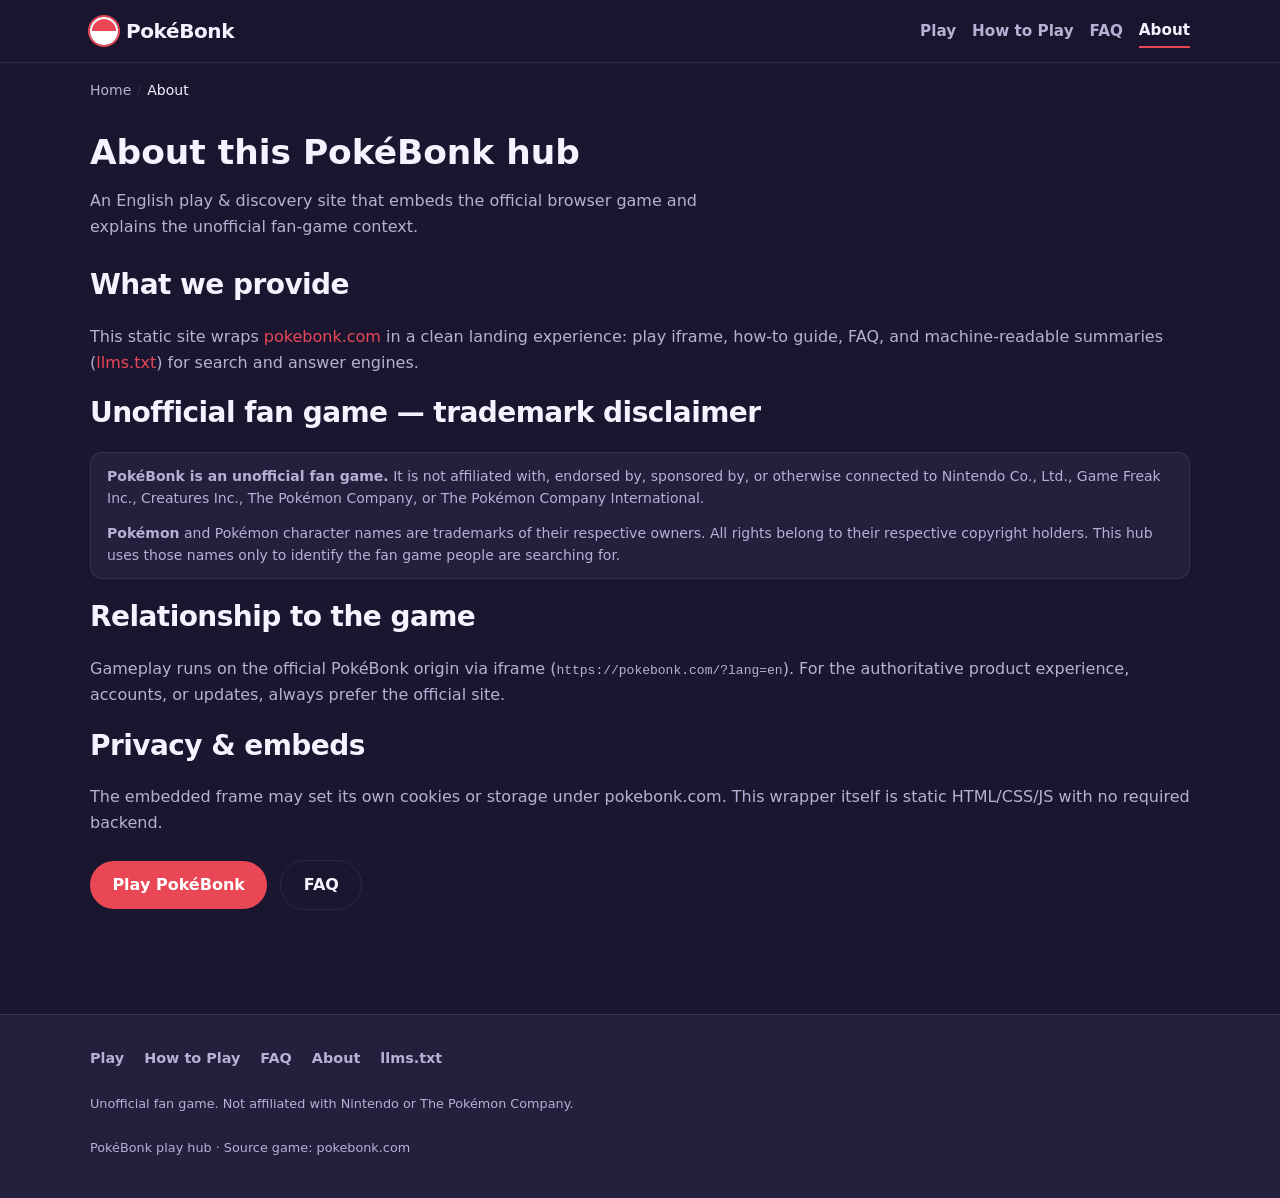
==== about.html @ e0fcbf31 "Initial PokéBonk SEO/GEO static play hub Multi-page HTML+CSS+JS wrapper embedding pokebonk.com ifram" ====
<!DOCTYPE html>
<html lang="en">
<head>
  <meta charset="UTF-8" />
  <meta name="viewport" content="width=device-width, initial-scale=1.0, viewport-fit=cover" />
  <meta name="theme-color" content="#1a1630" />
  <!-- TODO: replace with gefei copy -->
  <title>About PokéBonk — Fan Game Disclaimer &amp; This Hub</title>
  <meta name="description" content="About this PokéBonk play hub: unofficial fan-game disclaimer, relationship to pokebonk.com, Nintendo/Pokémon trademarks, and contact intent." />
  <meta name="robots" content="index, follow, max-image-preview:large" />
  <link rel="canonical" href="https://hwlvipone.github.io/pokebonk/about.html" data-path="/about.html" />
  <meta property="og:type" content="article" />
  <meta property="og:site_name" content="PokéBonk" />
  <meta property="og:title" content="About PokéBonk — Fan Game Disclaimer &amp; This Hub" />
  <meta property="og:description" content="Unofficial fan-game status, trademark notice, and what this SEO play hub provides." />
  <meta property="og:url" content="https://hwlvipone.github.io/pokebonk/about.html" data-path="/about.html" />
  <meta property="og:image" content="https://hwlvipone.github.io/pokebonk/assets/og-card.jpg" />
  <meta property="og:locale" content="en_US" />
  <meta name="twitter:card" content="summary_large_image" />
  <meta name="twitter:title" content="About PokéBonk" />
  <meta name="twitter:description" content="Fan-game disclaimer and information about this play hub." />
  <meta name="twitter:image" content="https://hwlvipone.github.io/pokebonk/assets/og-card.jpg" />
  <link rel="stylesheet" href="css/styles.css" />
  <script src="js/site.config.js" defer></script>
  <script src="js/main.js" defer></script>
  <script type="application/ld+json">
  {
    "@context": "https://schema.org",
    "@type": "BreadcrumbList",
    "itemListElement": [
      { "@type": "ListItem", "position": 1, "name": "Home", "item": "https://hwlvipone.github.io/pokebonk/" },
      { "@type": "ListItem", "position": 2, "name": "About", "item": "https://hwlvipone.github.io/pokebonk/about.html" }
    ]
  }
  </script>
</head>
<body>
  <a class="skip-link" href="#main">Skip to main content</a>
  <header class="site-header">
    <div class="container header-inner">
      <a class="logo" href="index.html"><span class="logo-ball" aria-hidden="true"></span> PokéBonk</a>
      <nav class="nav" aria-label="Primary">
        <a href="index.html">Play</a>
        <a href="how-to-play.html">How to Play</a>
        <a href="faq.html">FAQ</a>
        <a href="about.html">About</a>
      </nav>
    </div>
  </header>

  <main id="main" class="container">
    <nav class="breadcrumb" aria-label="Breadcrumb">
      <ol>
        <li><a href="index.html">Home</a></li>
        <li><span aria-current="page">About</span></li>
      </ol>
    </nav>

    <header class="page-hero">
      <!-- TODO: replace with gefei copy -->
      <h1>About this PokéBonk hub</h1>
      <p class="lede">An English play &amp; discovery site that embeds the official browser game and explains the unofficial fan-game context.</p>
    </header>

    <section class="section" style="padding-top:1rem;border:0">
      <h2>What we provide</h2>
      <p>This static site wraps <a href="https://pokebonk.com/?lang=en" rel="noopener noreferrer">pokebonk.com</a> in a clean landing experience: play iframe, how-to guide, FAQ, and machine-readable summaries (<a href="llms.txt">llms.txt</a>) for search and answer engines.</p>

      <h2>Unofficial fan game — trademark disclaimer</h2>
      <div class="disclaimer-banner" role="note" style="margin:1rem 0;max-width:none">
        <p style="margin:0"><strong>PokéBonk is an unofficial fan game.</strong> It is not affiliated with, endorsed by, sponsored by, or otherwise connected to Nintendo Co., Ltd., Game Freak Inc., Creatures Inc., The Pokémon Company, or The Pokémon Company International.</p>
        <p style="margin:0.75rem 0 0"><strong>Pokémon</strong> and Pokémon character names are trademarks of their respective owners. All rights belong to their respective copyright holders. This hub uses those names only to identify the fan game people are searching for.</p>
      </div>

      <h2>Relationship to the game</h2>
      <p>Gameplay runs on the official PokéBonk origin via iframe (<code>https://pokebonk.com/?lang=en</code>). For the authoritative product experience, accounts, or updates, always prefer the official site.</p>

      <h2>Privacy &amp; embeds</h2>
      <p>The embedded frame may set its own cookies or storage under pokebonk.com. This wrapper itself is static HTML/CSS/JS with no required backend.</p>

      <p style="margin-top:1.5rem">
        <a class="btn btn-primary" href="index.html#play">Play PokéBonk</a>
        <a class="btn btn-ghost" href="faq.html" style="margin-left:0.5rem">FAQ</a>
      </p>
    </section>
  </main>

  <footer class="site-footer">
    <div class="container footer-inner">
      <nav class="footer-nav" aria-label="Footer">
        <a href="index.html">Play</a>
        <a href="how-to-play.html">How to Play</a>
        <a href="faq.html">FAQ</a>
        <a href="about.html">About</a>
        <a href="llms.txt">llms.txt</a>
      </nav>
      <p class="footer-disclaimer">Unofficial fan game. Not affiliated with Nintendo or The Pokémon Company.</p>
      <p class="footer-meta">PokéBonk play hub · Source game: pokebonk.com</p>
    </div>
  </footer>
</body>
</html>
---- css/styles.css ----
/* PokéBonk SEO wrapper — dark purple game landing */
:root {
  --bg: #1a1630;
  --bg-elevated: #241f3d;
  --bg-card: #2a2448;
  --accent: #e94756;
  --accent-hover: #ff5a68;
  --text: #f5f3ff;
  --text-muted: #b8b0d4;
  --border: rgba(255, 255, 255, 0.08);
  --focus: #ffd166;
  --radius: 12px;
  --max: 1100px;
  --font: system-ui, -apple-system, "Segoe UI", Roboto, Ubuntu, Cantarell, "Noto Sans", sans-serif;
}

*, *::before, *::after { box-sizing: border-box; }

html { scroll-behavior: smooth; }

body {
  margin: 0;
  font-family: var(--font);
  background: var(--bg);
  color: var(--text);
  line-height: 1.6;
  min-height: 100vh;
}

img { max-width: 100%; height: auto; display: block; }

a {
  color: var(--accent);
  text-decoration: none;
}
a:hover { color: var(--accent-hover); text-decoration: underline; }

:focus-visible {
  outline: 3px solid var(--focus);
  outline-offset: 3px;
}

.skip-link {
  position: absolute;
  left: -9999px;
  top: 0;
  background: var(--accent);
  color: #fff;
  padding: 0.75rem 1.25rem;
  z-index: 1000;
  border-radius: 0 0 var(--radius) 0;
  font-weight: 700;
}
.skip-link:focus {
  left: 0;
}

.container {
  width: min(100% - 2rem, var(--max));
  margin-inline: auto;
}

/* Header / nav */
.site-header {
  background: rgba(26, 22, 48, 0.92);
  border-bottom: 1px solid var(--border);
  position: sticky;
  top: 0;
  z-index: 100;
  backdrop-filter: blur(10px);
}

.header-inner {
  display: flex;
  align-items: center;
  justify-content: space-between;
  gap: 1rem;
  padding: 0.85rem 0;
  flex-wrap: wrap;
}

.logo {
  display: inline-flex;
  align-items: center;
  gap: 0.5rem;
  font-weight: 800;
  font-size: 1.25rem;
  color: var(--text);
  text-decoration: none;
  letter-spacing: -0.02em;
}
.logo:hover { color: var(--text); text-decoration: none; }
.logo-ball {
  width: 28px;
  height: 28px;
  border-radius: 50%;
  background: linear-gradient(180deg, var(--accent) 50%, #fff 50%);
  border: 2px solid #fff;
  box-shadow: 0 0 0 2px var(--accent);
  flex-shrink: 0;
}

.nav {
  display: flex;
  flex-wrap: wrap;
  gap: 0.35rem 1rem;
  align-items: center;
}
.nav a {
  color: var(--text-muted);
  font-weight: 600;
  font-size: 0.95rem;
  text-decoration: none;
  padding: 0.25rem 0;
}
.nav a:hover,
.nav a[aria-current="page"] {
  color: var(--text);
}
.nav a[aria-current="page"] {
  border-bottom: 2px solid var(--accent);
}

.btn {
  display: inline-flex;
  align-items: center;
  justify-content: center;
  gap: 0.4rem;
  padding: 0.7rem 1.4rem;
  border-radius: 28px;
  font-weight: 700;
  font-size: 1rem;
  border: none;
  cursor: pointer;
  text-decoration: none;
  transition: background 0.15s, transform 0.1s;
}
.btn:hover { text-decoration: none; transform: translateY(-1px); }
.btn-primary {
  background: var(--accent);
  color: #fff;
}
.btn-primary:hover {
  background: var(--accent-hover);
  color: #fff;
}
.btn-ghost {
  background: transparent;
  color: var(--text);
  border: 1px solid var(--border);
}
.btn-ghost:hover {
  border-color: var(--accent);
  color: var(--accent);
}

/* Hero */
.hero {
  padding: 2.5rem 0 1.5rem;
  text-align: center;
}
.hero h1 {
  margin: 0 0 0.75rem;
  font-size: clamp(1.75rem, 4vw, 2.5rem);
  letter-spacing: -0.03em;
  line-height: 1.2;
}
.hero .lede {
  margin: 0 auto 1.5rem;
  max-width: 42rem;
  color: var(--text-muted);
  font-size: 1.1rem;
}
.hero-cta {
  display: flex;
  flex-wrap: wrap;
  gap: 0.75rem;
  justify-content: center;
  margin-bottom: 1.5rem;
}
.disclaimer-banner {
  background: var(--bg-elevated);
  border: 1px solid var(--border);
  border-radius: var(--radius);
  padding: 0.75rem 1rem;
  font-size: 0.875rem;
  color: var(--text-muted);
  max-width: 48rem;
  margin: 0 auto 1.5rem;
}

/* Play iframe */
.play-section {
  padding: 0 0 2rem;
}
.play-frame-wrap {
  position: relative;
  width: 100%;
  height: clamp(420px, 78vh, 900px);
  border-radius: var(--radius);
  overflow: hidden;
  border: 1px solid var(--border);
  background: #0d0a1a;
  box-shadow: 0 20px 60px rgba(0, 0, 0, 0.45);
}
.play-frame-wrap iframe {
  position: absolute;
  inset: 0;
  width: 100%;
  height: 100%;
  border: 0;
  background: #1a1630;
}
.play-toolbar {
  display: flex;
  flex-wrap: wrap;
  gap: 0.75rem;
  justify-content: space-between;
  align-items: center;
  margin-top: 0.75rem;
  font-size: 0.9rem;
  color: var(--text-muted);
}

/* Content sections */
.section {
  padding: 2.5rem 0;
}
.section + .section {
  border-top: 1px solid var(--border);
}
.section h2 {
  margin: 0 0 1rem;
  font-size: clamp(1.35rem, 3vw, 1.75rem);
  letter-spacing: -0.02em;
}
.section h3 {
  margin: 1.5rem 0 0.5rem;
  font-size: 1.15rem;
}
.section p,
.section li {
  color: var(--text-muted);
}
.section ul {
  padding-left: 1.25rem;
}
.section li { margin-bottom: 0.4rem; }

.card-grid {
  display: grid;
  grid-template-columns: repeat(auto-fit, minmax(240px, 1fr));
  gap: 1rem;
  margin-top: 1.25rem;
}
.card {
  background: var(--bg-card);
  border: 1px solid var(--border);
  border-radius: var(--radius);
  padding: 1.25rem;
}
.card h3 {
  margin: 0 0 0.5rem;
  color: var(--text);
  font-size: 1.05rem;
}
.card p {
  margin: 0;
  font-size: 0.95rem;
}

/* FAQ */
.faq-list {
  display: flex;
  flex-direction: column;
  gap: 0.75rem;
}
.faq-item {
  background: var(--bg-elevated);
  border: 1px solid var(--border);
  border-radius: var(--radius);
  padding: 1rem 1.25rem;
}
.faq-item h3,
.faq-item h2 {
  margin: 0 0 0.4rem;
  font-size: 1.05rem;
  color: var(--text);
}
.faq-item p {
  margin: 0;
  font-size: 0.95rem;
}

/* Breadcrumb */
.breadcrumb {
  padding: 1rem 0 0;
  font-size: 0.875rem;
  color: var(--text-muted);
}
.breadcrumb ol {
  list-style: none;
  margin: 0;
  padding: 0;
  display: flex;
  flex-wrap: wrap;
  gap: 0.35rem;
}
.breadcrumb li:not(:last-child)::after {
  content: "/";
  margin-left: 0.35rem;
  color: var(--border);
}
.breadcrumb a { color: var(--text-muted); }
.breadcrumb [aria-current="page"] { color: var(--text); }

.page-hero {
  padding: 1.5rem 0 0.5rem;
}
.page-hero h1 {
  margin: 0 0 0.5rem;
  font-size: clamp(1.6rem, 3.5vw, 2.15rem);
}
.page-hero .lede {
  margin: 0;
  color: var(--text-muted);
  max-width: 40rem;
}

/* Footer */
.site-footer {
  margin-top: 3rem;
  border-top: 1px solid var(--border);
  background: var(--bg-elevated);
  padding: 2rem 0 2.5rem;
}
.footer-inner {
  display: grid;
  gap: 1.5rem;
}
.footer-nav {
  display: flex;
  flex-wrap: wrap;
  gap: 0.5rem 1.25rem;
}
.footer-nav a {
  color: var(--text-muted);
  font-weight: 600;
  font-size: 0.9rem;
}
.footer-disclaimer {
  font-size: 0.8rem;
  color: var(--text-muted);
  max-width: 52rem;
  margin: 0;
}
.footer-meta {
  font-size: 0.8rem;
  color: var(--text-muted);
  margin: 0;
}

@media (max-width: 640px) {
  .header-inner { flex-direction: column; align-items: flex-start; }
  .play-frame-wrap { height: clamp(360px, 70vh, 700px); border-radius: 8px; }
}
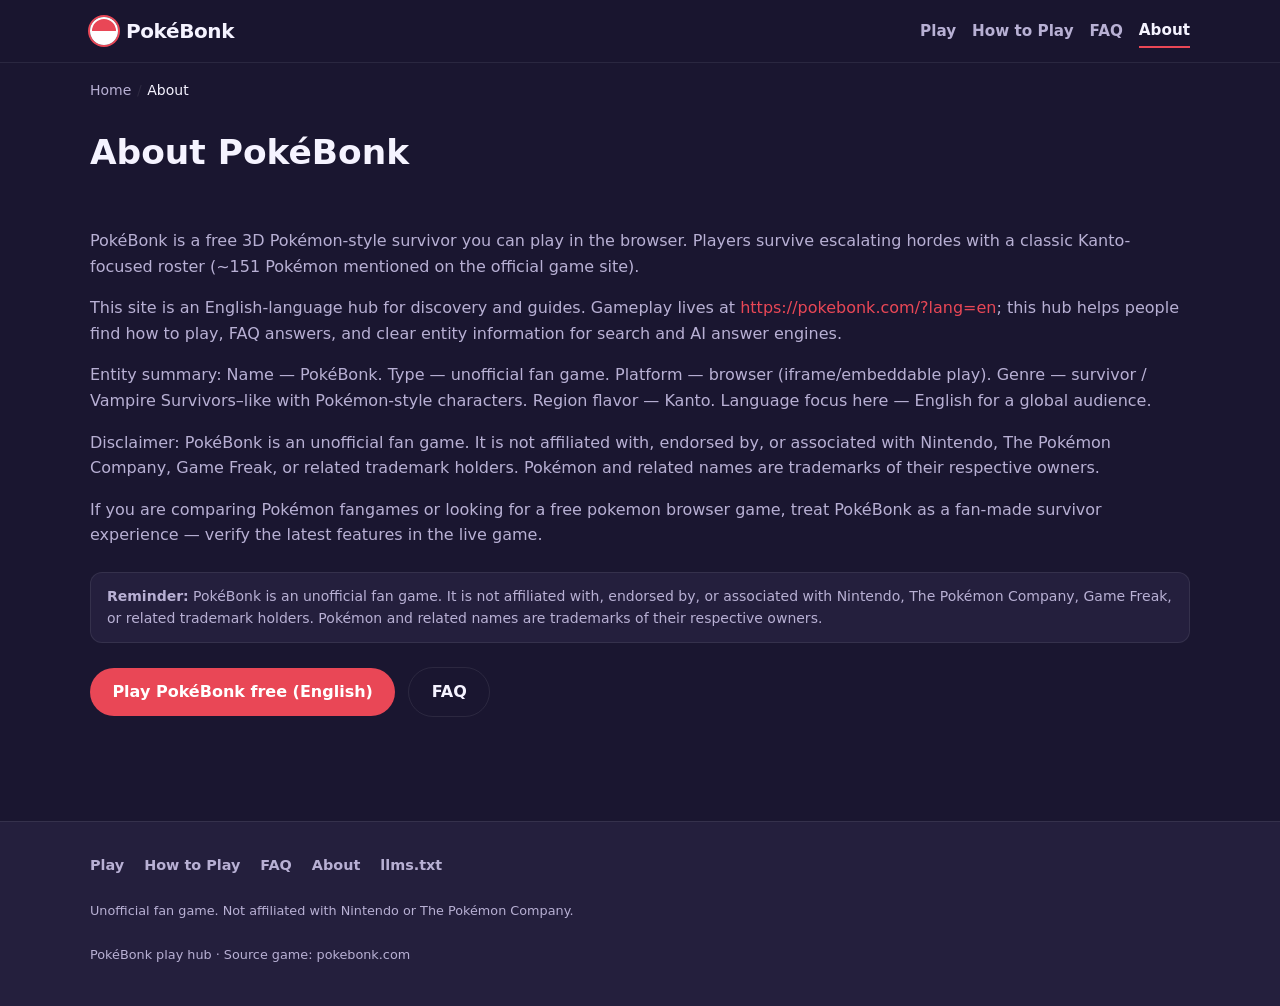
==== commit 6bc0c979: "content: apply gefei SEO/GEO copy for pokebonk hub Replace provisional marketing copy with gefei JSO" ====
--- a/about.html
+++ b/about.html
@@ -4,21 +4,20 @@
   <meta charset="UTF-8" />
   <meta name="viewport" content="width=device-width, initial-scale=1.0, viewport-fit=cover" />
   <meta name="theme-color" content="#1a1630" />
-  <!-- TODO: replace with gefei copy -->
-  <title>About PokéBonk — Fan Game Disclaimer &amp; This Hub</title>
-  <meta name="description" content="About this PokéBonk play hub: unofficial fan-game disclaimer, relationship to pokebonk.com, Nintendo/Pokémon trademarks, and contact intent." />
+  <title>About PokéBonk — Unofficial Fan Browser Game Hub</title>
+  <meta name="description" content="About the PokéBonk hub: unofficial 3D Pokémon-style browser survivor, Kanto fan game, play link, and Nintendo / The Pokémon Company disclaimer." />
   <meta name="robots" content="index, follow, max-image-preview:large" />
   <link rel="canonical" href="https://hwlvipone.github.io/pokebonk/about.html" data-path="/about.html" />
   <meta property="og:type" content="article" />
   <meta property="og:site_name" content="PokéBonk" />
-  <meta property="og:title" content="About PokéBonk — Fan Game Disclaimer &amp; This Hub" />
-  <meta property="og:description" content="Unofficial fan-game status, trademark notice, and what this SEO play hub provides." />
+  <meta property="og:title" content="About PokéBonk — Unofficial Fan Browser Game Hub" />
+  <meta property="og:description" content="About the PokéBonk hub: unofficial 3D Pokémon-style browser survivor, Kanto fan game, play link, and Nintendo / The Pokémon Company disclaimer." />
   <meta property="og:url" content="https://hwlvipone.github.io/pokebonk/about.html" data-path="/about.html" />
   <meta property="og:image" content="https://hwlvipone.github.io/pokebonk/assets/og-card.jpg" />
   <meta property="og:locale" content="en_US" />
   <meta name="twitter:card" content="summary_large_image" />
   <meta name="twitter:title" content="About PokéBonk" />
-  <meta name="twitter:description" content="Fan-game disclaimer and information about this play hub." />
+  <meta name="twitter:description" content="About the PokéBonk hub: unofficial 3D Pokémon-style browser survivor, Kanto fan game, play link, and Nintendo / The Pokémon Company disclaimer." />
   <meta name="twitter:image" content="https://hwlvipone.github.io/pokebonk/assets/og-card.jpg" />
   <link rel="stylesheet" href="css/styles.css" />
   <script src="js/site.config.js" defer></script>
@@ -43,7 +42,7 @@
         <a href="index.html">Play</a>
         <a href="how-to-play.html">How to Play</a>
         <a href="faq.html">FAQ</a>
-        <a href="about.html">About</a>
+        <a href="about.html" aria-current="page">About</a>
       </nav>
     </div>
   </header>
@@ -57,29 +56,22 @@
     </nav>
 
     <header class="page-hero">
-      <!-- TODO: replace with gefei copy -->
-      <h1>About this PokéBonk hub</h1>
-      <p class="lede">An English play &amp; discovery site that embeds the official browser game and explains the unofficial fan-game context.</p>
+      <h1>About PokéBonk</h1>
     </header>
 
     <section class="section" style="padding-top:1rem;border:0">
-      <h2>What we provide</h2>
-      <p>This static site wraps <a href="https://pokebonk.com/?lang=en" rel="noopener noreferrer">pokebonk.com</a> in a clean landing experience: play iframe, how-to guide, FAQ, and machine-readable summaries (<a href="llms.txt">llms.txt</a>) for search and answer engines.</p>
+      <p>PokéBonk is a free 3D Pokémon-style survivor you can play in the browser. Players survive escalating hordes with a classic Kanto-focused roster (~151 Pokémon mentioned on the official game site).</p>
+      <p>This site is an English-language hub for discovery and guides. Gameplay lives at <a href="https://pokebonk.com/?lang=en" rel="noopener noreferrer" target="_blank">https://pokebonk.com/?lang=en</a>; this hub helps people find how to play, FAQ answers, and clear entity information for search and AI answer engines.</p>
+      <p>Entity summary: Name — PokéBonk. Type — unofficial fan game. Platform — browser (iframe/embeddable play). Genre — survivor / Vampire Survivors–like with Pokémon-style characters. Region flavor — Kanto. Language focus here — English for a global audience.</p>
+      <p>Disclaimer: PokéBonk is an unofficial fan game. It is not affiliated with, endorsed by, or associated with Nintendo, The Pokémon Company, Game Freak, or related trademark holders. Pokémon and related names are trademarks of their respective owners.</p>
+      <p>If you are comparing Pokémon fangames or looking for a free pokemon browser game, treat PokéBonk as a fan-made survivor experience — verify the latest features in the live game.</p>
 
-      <h2>Unofficial fan game — trademark disclaimer</h2>
-      <div class="disclaimer-banner" role="note" style="margin:1rem 0;max-width:none">
-        <p style="margin:0"><strong>PokéBonk is an unofficial fan game.</strong> It is not affiliated with, endorsed by, sponsored by, or otherwise connected to Nintendo Co., Ltd., Game Freak Inc., Creatures Inc., The Pokémon Company, or The Pokémon Company International.</p>
-        <p style="margin:0.75rem 0 0"><strong>Pokémon</strong> and Pokémon character names are trademarks of their respective owners. All rights belong to their respective copyright holders. This hub uses those names only to identify the fan game people are searching for.</p>
+      <div class="disclaimer-banner" role="note" style="margin:1.5rem 0;max-width:none">
+        <p style="margin:0"><strong>Reminder:</strong> PokéBonk is an unofficial fan game. It is not affiliated with, endorsed by, or associated with Nintendo, The Pokémon Company, Game Freak, or related trademark holders. Pokémon and related names are trademarks of their respective owners.</p>
       </div>
 
-      <h2>Relationship to the game</h2>
-      <p>Gameplay runs on the official PokéBonk origin via iframe (<code>https://pokebonk.com/?lang=en</code>). For the authoritative product experience, accounts, or updates, always prefer the official site.</p>
-
-      <h2>Privacy &amp; embeds</h2>
-      <p>The embedded frame may set its own cookies or storage under pokebonk.com. This wrapper itself is static HTML/CSS/JS with no required backend.</p>
-
       <p style="margin-top:1.5rem">
-        <a class="btn btn-primary" href="index.html#play">Play PokéBonk</a>
+        <a class="btn btn-primary" href="https://pokebonk.com/?lang=en" rel="noopener noreferrer" target="_blank">Play PokéBonk free (English)</a>
         <a class="btn btn-ghost" href="faq.html" style="margin-left:0.5rem">FAQ</a>
       </p>
     </section>
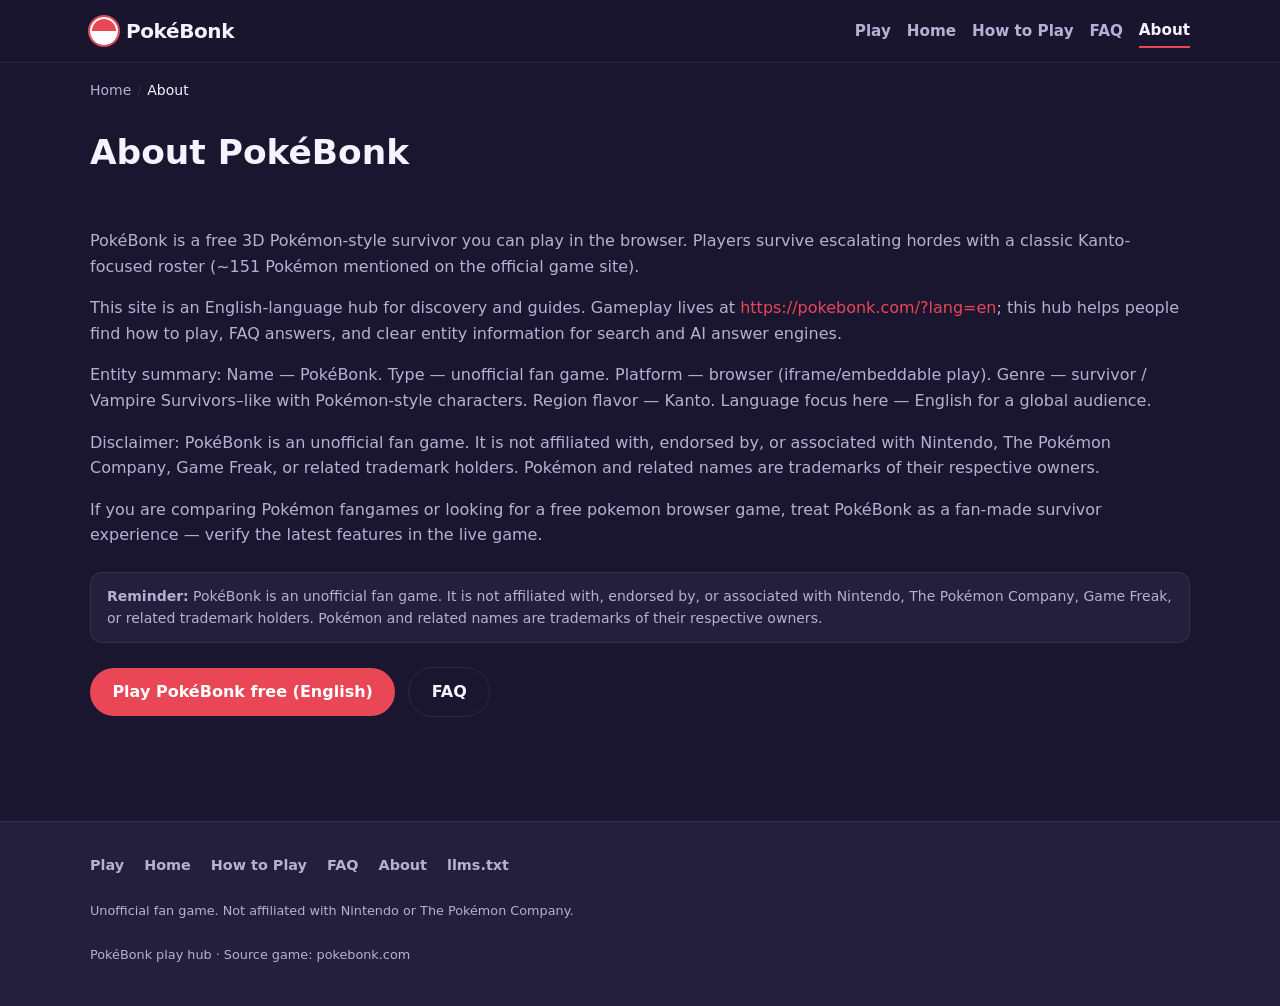
==== commit 9e2812d5: "feat: merge how-to-play and FAQ into index with anchor nav Single-page hub: #how-to-play (6 steps) a" ====
--- a/about.html
+++ b/about.html
@@ -39,9 +39,10 @@
     <div class="container header-inner">
       <a class="logo" href="index.html"><span class="logo-ball" aria-hidden="true"></span> PokéBonk</a>
       <nav class="nav" aria-label="Primary">
-        <a href="index.html">Play</a>
-        <a href="how-to-play.html">How to Play</a>
-        <a href="faq.html">FAQ</a>
+        <a href="https://pokebonk.com/?lang=en" rel="noopener noreferrer" target="_blank">Play</a>
+        <a href="index.html">Home</a>
+        <a href="index.html#how-to-play">How to Play</a>
+        <a href="index.html#faq">FAQ</a>
         <a href="about.html" aria-current="page">About</a>
       </nav>
     </div>
@@ -72,7 +73,7 @@
 
       <p style="margin-top:1.5rem">
         <a class="btn btn-primary" href="https://pokebonk.com/?lang=en" rel="noopener noreferrer" target="_blank">Play PokéBonk free (English)</a>
-        <a class="btn btn-ghost" href="faq.html" style="margin-left:0.5rem">FAQ</a>
+        <a class="btn btn-ghost" href="index.html#faq" style="margin-left:0.5rem">FAQ</a>
       </p>
     </section>
   </main>
@@ -80,9 +81,10 @@
   <footer class="site-footer">
     <div class="container footer-inner">
       <nav class="footer-nav" aria-label="Footer">
-        <a href="index.html">Play</a>
-        <a href="how-to-play.html">How to Play</a>
-        <a href="faq.html">FAQ</a>
+        <a href="https://pokebonk.com/?lang=en" rel="noopener noreferrer" target="_blank">Play</a>
+        <a href="index.html">Home</a>
+        <a href="index.html#how-to-play">How to Play</a>
+        <a href="index.html#faq">FAQ</a>
         <a href="about.html">About</a>
         <a href="llms.txt">llms.txt</a>
       </nav>
--- a/css/styles.css
+++ b/css/styles.css
@@ -18,6 +18,14 @@
 
 html { scroll-behavior: smooth; }
 
+/* Offset in-page anchors under sticky header */
+#how-to-play,
+#faq,
+#play,
+#top {
+  scroll-margin-top: 5rem;
+}
+
 body {
   margin: 0;
   font-family: var(--font);
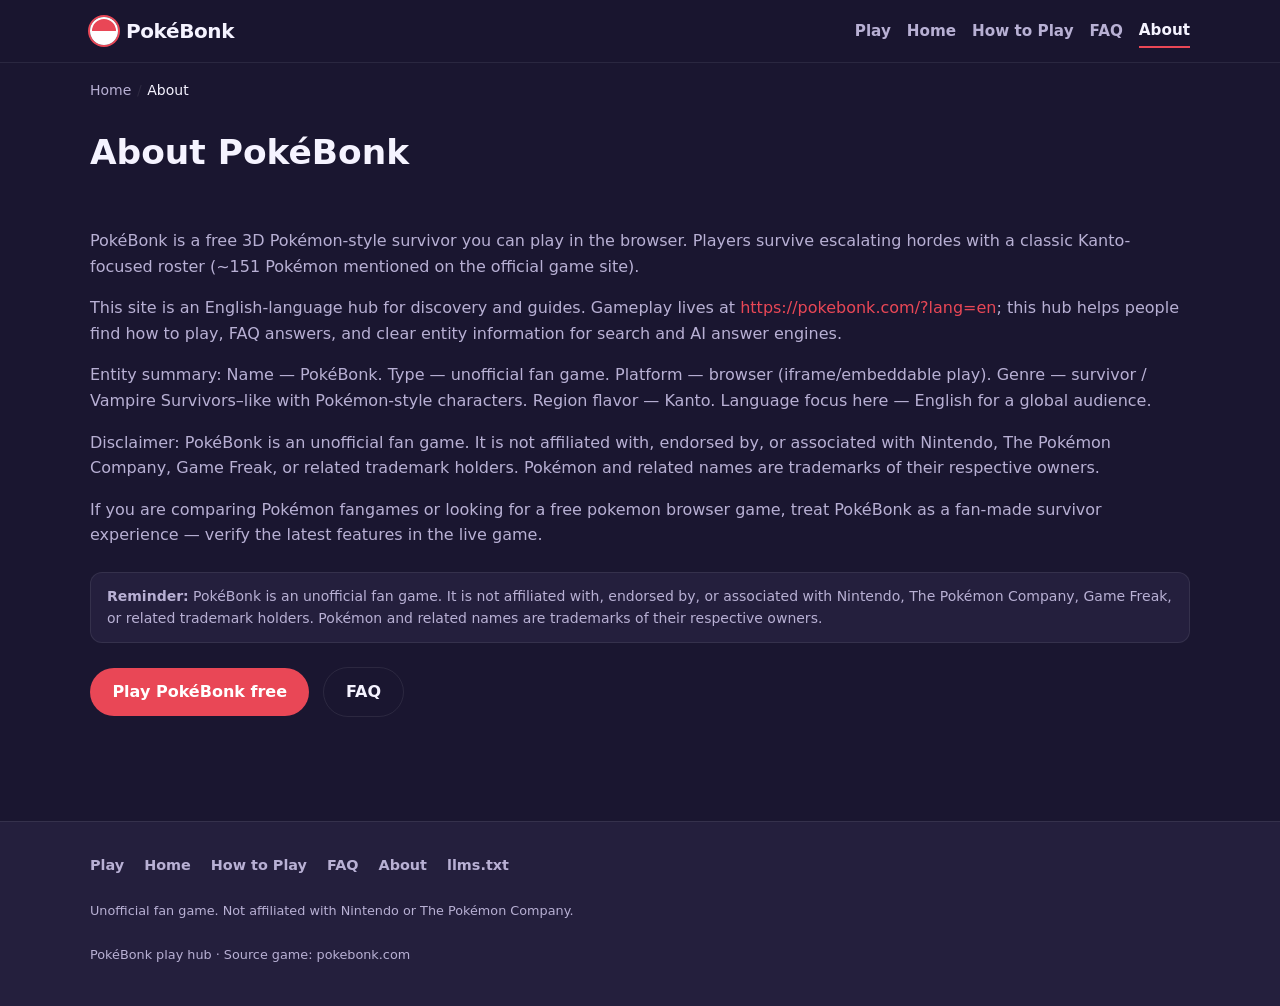
==== commit 39bac0bc: "fix: Play nav anchors to in-page iframe Point header/footer Play and Play free CTAs to #play; keep i" ====
--- a/about.html
+++ b/about.html
@@ -39,7 +39,7 @@
     <div class="container header-inner">
       <a class="logo" href="index.html"><span class="logo-ball" aria-hidden="true"></span> PokéBonk</a>
       <nav class="nav" aria-label="Primary">
-        <a href="https://pokebonk.com/?lang=en" rel="noopener noreferrer" target="_blank">Play</a>
+        <a href="index.html#play">Play</a>
         <a href="index.html">Home</a>
         <a href="index.html#how-to-play">How to Play</a>
         <a href="index.html#faq">FAQ</a>
@@ -72,7 +72,7 @@
       </div>
 
       <p style="margin-top:1.5rem">
-        <a class="btn btn-primary" href="https://pokebonk.com/?lang=en" rel="noopener noreferrer" target="_blank">Play PokéBonk free (English)</a>
+        <a class="btn btn-primary" href="index.html#play">Play PokéBonk free</a>
         <a class="btn btn-ghost" href="index.html#faq" style="margin-left:0.5rem">FAQ</a>
       </p>
     </section>
@@ -81,7 +81,7 @@
   <footer class="site-footer">
     <div class="container footer-inner">
       <nav class="footer-nav" aria-label="Footer">
-        <a href="https://pokebonk.com/?lang=en" rel="noopener noreferrer" target="_blank">Play</a>
+        <a href="index.html#play">Play</a>
         <a href="index.html">Home</a>
         <a href="index.html#how-to-play">How to Play</a>
         <a href="index.html#faq">FAQ</a>
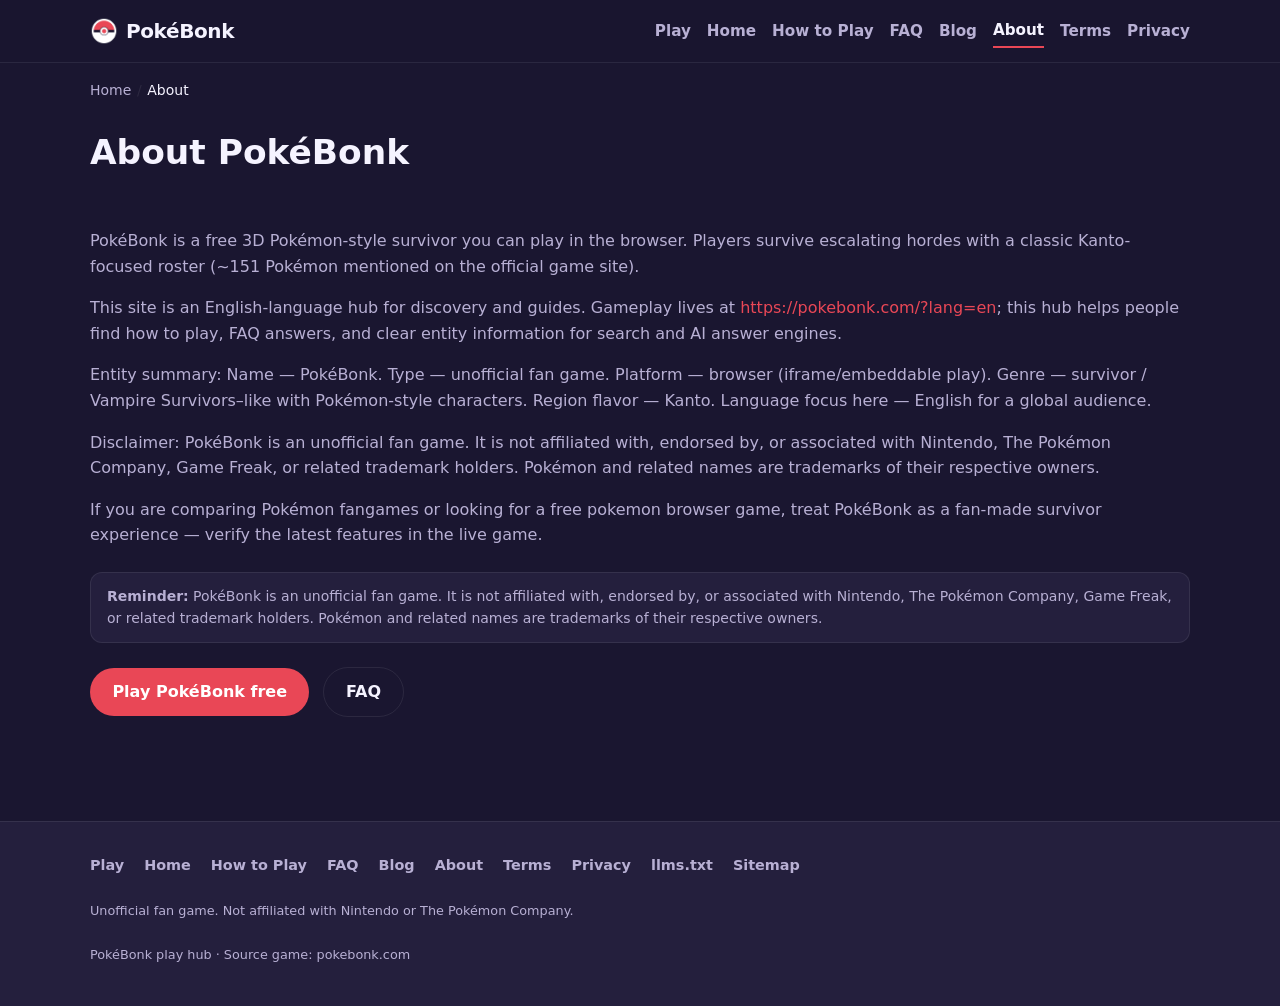
==== commit 49f9c238: "feat: add blog, terms, and privacy pages Add EN blog/terms/privacy; wire nav/footer; favicon + logo-" ====
--- a/about.html
+++ b/about.html
@@ -7,18 +7,21 @@
   <title>About PokéBonk — Unofficial Fan Browser Game Hub</title>
   <meta name="description" content="About the PokéBonk hub: unofficial 3D Pokémon-style browser survivor, Kanto fan game, play link, and Nintendo / The Pokémon Company disclaimer." />
   <meta name="robots" content="index, follow, max-image-preview:large" />
-  <link rel="canonical" href="https://hwlvipone.github.io/pokebonk/about.html" data-path="/about.html" />
+  <link rel="canonical" href="https://playpokebonk.org/about.html" data-path="/about.html" />
   <meta property="og:type" content="article" />
   <meta property="og:site_name" content="PokéBonk" />
   <meta property="og:title" content="About PokéBonk — Unofficial Fan Browser Game Hub" />
   <meta property="og:description" content="About the PokéBonk hub: unofficial 3D Pokémon-style browser survivor, Kanto fan game, play link, and Nintendo / The Pokémon Company disclaimer." />
-  <meta property="og:url" content="https://hwlvipone.github.io/pokebonk/about.html" data-path="/about.html" />
-  <meta property="og:image" content="https://hwlvipone.github.io/pokebonk/assets/og-card.jpg" />
+  <meta property="og:url" content="https://playpokebonk.org/about.html" data-path="/about.html" />
+  <meta property="og:image" content="https://playpokebonk.org/assets/og-card.jpg" />
   <meta property="og:locale" content="en_US" />
   <meta name="twitter:card" content="summary_large_image" />
   <meta name="twitter:title" content="About PokéBonk" />
   <meta name="twitter:description" content="About the PokéBonk hub: unofficial 3D Pokémon-style browser survivor, Kanto fan game, play link, and Nintendo / The Pokémon Company disclaimer." />
-  <meta name="twitter:image" content="https://hwlvipone.github.io/pokebonk/assets/og-card.jpg" />
+  <meta name="twitter:image" content="https://playpokebonk.org/assets/og-card.jpg" />
+  <link rel="icon" href="assets/favicon.ico" sizes="any" />
+  <link rel="icon" type="image/png" sizes="32x32" href="assets/favicon-32.png" />
+  <link rel="apple-touch-icon" href="assets/apple-touch-icon.png" />
   <link rel="stylesheet" href="css/styles.css" />
   <script src="js/site.config.js" defer></script>
   <script src="js/main.js" defer></script>
@@ -27,8 +30,8 @@
     "@context": "https://schema.org",
     "@type": "BreadcrumbList",
     "itemListElement": [
-      { "@type": "ListItem", "position": 1, "name": "Home", "item": "https://hwlvipone.github.io/pokebonk/" },
-      { "@type": "ListItem", "position": 2, "name": "About", "item": "https://hwlvipone.github.io/pokebonk/about.html" }
+      { "@type": "ListItem", "position": 1, "name": "Home", "item": "https://playpokebonk.org/" },
+      { "@type": "ListItem", "position": 2, "name": "About", "item": "https://playpokebonk.org/about.html" }
     ]
   }
   </script>
@@ -37,13 +40,16 @@
   <a class="skip-link" href="#main">Skip to main content</a>
   <header class="site-header">
     <div class="container header-inner">
-      <a class="logo" href="index.html"><span class="logo-ball" aria-hidden="true"></span> PokéBonk</a>
-      <nav class="nav" aria-label="Primary">
+      <a class="logo" href="index.html"><img class="logo-mark" src="assets/logo-mark.png" width="28" height="28" alt="" /> PokéBonk</a>
+            <nav class="nav" aria-label="Primary">
         <a href="index.html#play">Play</a>
         <a href="index.html">Home</a>
         <a href="index.html#how-to-play">How to Play</a>
         <a href="index.html#faq">FAQ</a>
+        <a href="blog.html">Blog</a>
         <a href="about.html" aria-current="page">About</a>
+        <a href="terms.html">Terms</a>
+        <a href="privacy.html">Privacy</a>
       </nav>
     </div>
   </header>
@@ -80,13 +86,17 @@
 
   <footer class="site-footer">
     <div class="container footer-inner">
-      <nav class="footer-nav" aria-label="Footer">
+            <nav class="footer-nav" aria-label="Footer">
         <a href="index.html#play">Play</a>
         <a href="index.html">Home</a>
         <a href="index.html#how-to-play">How to Play</a>
         <a href="index.html#faq">FAQ</a>
+        <a href="blog.html">Blog</a>
         <a href="about.html">About</a>
+        <a href="terms.html">Terms</a>
+        <a href="privacy.html">Privacy</a>
         <a href="llms.txt">llms.txt</a>
+        <a href="sitemap.xml">Sitemap</a>
       </nav>
       <p class="footer-disclaimer">Unofficial fan game. Not affiliated with Nintendo or The Pokémon Company.</p>
       <p class="footer-meta">PokéBonk play hub · Source game: pokebonk.com</p>
--- a/css/styles.css
+++ b/css/styles.css
@@ -22,7 +22,8 @@
 #how-to-play,
 #faq,
 #play,
-#top {
+#top,
+#gameplay-video {
   scroll-margin-top: 5rem;
 }
 
@@ -98,6 +99,13 @@
   letter-spacing: -0.02em;
 }
 .logo:hover { color: var(--text); text-decoration: none; }
+.logo-mark {
+  width: 28px;
+  height: 28px;
+  border-radius: 50%;
+  flex-shrink: 0;
+  display: block;
+}
 .logo-ball {
   width: 28px;
   height: 28px;
@@ -372,3 +380,57 @@
   .header-inner { flex-direction: column; align-items: flex-start; }
   .play-frame-wrap { height: clamp(360px, 70vh, 700px); border-radius: 8px; }
 }
+
+
+/* Home media spotlight (YouTube / figure) */
+.media-spotlight .media-blurb {
+  color: var(--text-muted);
+  max-width: 40rem;
+  margin: 0 0 1.25rem;
+}
+.video-frame-wrap {
+  position: relative;
+  width: 100%;
+  aspect-ratio: 16 / 9;
+  border-radius: var(--radius);
+  overflow: hidden;
+  border: 1px solid var(--border);
+  background: var(--bg-elevated);
+  box-shadow: 0 8px 32px rgba(0, 0, 0, 0.35);
+}
+.video-frame-wrap iframe {
+  position: absolute;
+  inset: 0;
+  width: 100%;
+  height: 100%;
+  border: 0;
+}
+.media-caption {
+  margin: 0.85rem 0 0;
+  font-size: 0.875rem;
+  color: var(--text-muted);
+}
+.media-spotlight figure {
+  margin: 0;
+}
+.media-spotlight figure img {
+  width: 100%;
+  border-radius: var(--radius);
+  border: 1px solid var(--border);
+}
+
+
+/* Blog */
+.blog-card {
+  margin-bottom: 1.25rem;
+}
+.blog-meta {
+  margin: 0;
+  font-size: 0.85rem;
+  color: var(--text-muted);
+}
+
+/* Legal pages */
+.legal-copy h2 {
+  margin-top: 1.75rem;
+}
